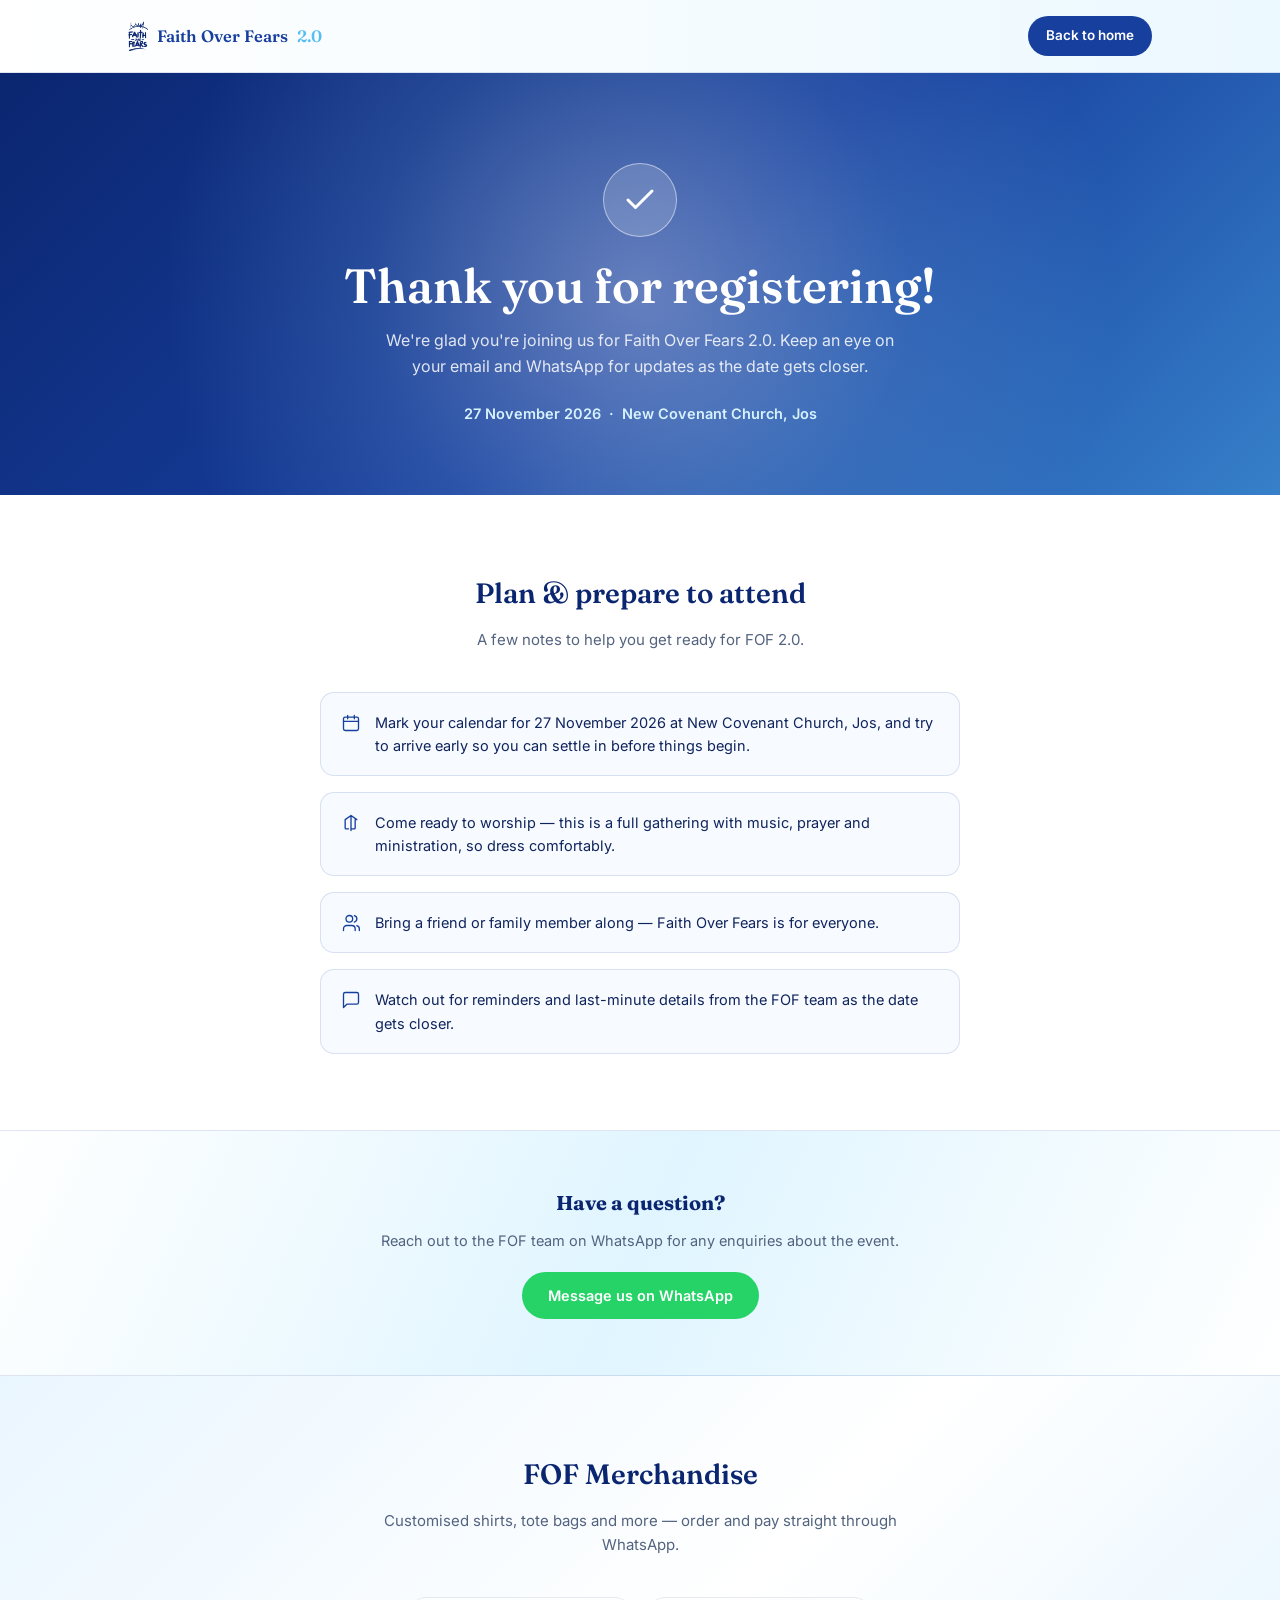
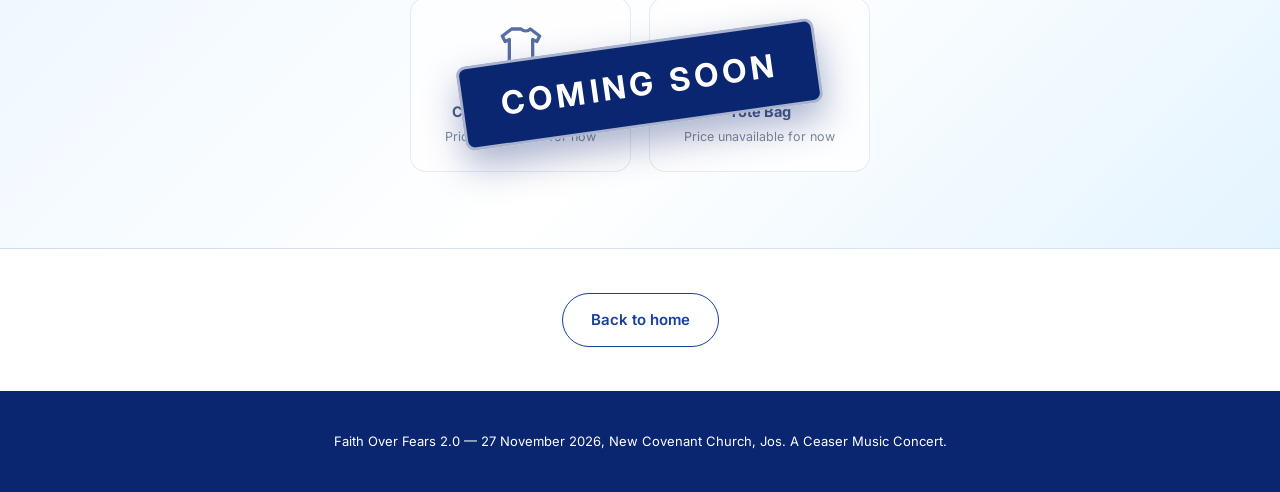
==== thank-you.html @ 060cb360 "Replace post-registration modal with a dedicated thank-you page Registrants now land on thank-you.ht" ====
<!DOCTYPE html>
<html lang="en">
<head>
<meta charset="UTF-8">
<meta name="viewport" content="width=device-width, initial-scale=1">
<title>You're registered — Faith Over Fears 2.0</title>
<style>
@import url('https://fonts.googleapis.com/css2?family=Fraunces:ital,opsz,wght@0,9..144,400;0,9..144,500;0,9..144,600;0,9..144,700;1,9..144,500&family=Inter:wght@400;500;600;700&display=swap');

:root{
  --ink:#10245D;
  --royal:#173F9E;
  --royal-deep:#0B2670;
  --sky:#54BDF2;
  --paper:#F7FBFF;
  --paper-line: rgba(23,63,158,0.14);
  --mute: #53637F;
}

*{box-sizing:border-box;}
html{scroll-behavior:smooth;}
body{
  margin:0; padding:0; background:linear-gradient(180deg,#fff 0%,#eef9ff 48%,#fff 100%); color:var(--ink);
  font-family:'Inter',sans-serif; line-height:1.6;
}
h1,h2,h3,.display{font-family:'Fraunces',serif;}
a{color:inherit;}

/* ---------- nav ---------- */
.nav{
  position:sticky; top:0; z-index:20;
  background:linear-gradient(90deg,rgba(255,255,255,.97),rgba(235,248,255,.97)); backdrop-filter:blur(10px);
  border-bottom:1px solid var(--paper-line);
}
.nav-inner{
  max-width:1080px; margin:0 auto; padding:16px 28px;
  display:flex; align-items:center; justify-content:space-between;
}
.nav-brand{display:flex; align-items:center; gap:9px; font-family:'Fraunces',serif; font-weight:600; font-size:16.5px; color:var(--royal);}
.nav-logo{height:30px; width:auto; display:block;}
.nav-cta{
  background:var(--royal); color:#fff; font-weight:600; font-size:13.5px;
  padding:9px 18px; border-radius:999px; text-decoration:none;
}

.btn{
  display:inline-flex; align-items:center; gap:8px; border-radius:999px;
  padding:14px 28px; font-size:15px; font-weight:600; text-decoration:none; border:1.5px solid transparent;
}
.btn-gold{background:#fff; color:var(--royal-deep);}
.btn-ghost-light{border-color:rgba(255,255,255,0.62); color:#fff; background:rgba(255,255,255,0.08);}
.btn-outline{border-color:var(--royal); color:var(--royal); background:#fff;}
.btn-outline:hover{background:var(--royal); color:#fff;}

/* ---------- confirmation hero ---------- */
.confirm-hero{
  position:relative; overflow:hidden; background:linear-gradient(135deg, var(--royal-deep) 0%, var(--royal) 52%, var(--sky) 145%); color:#fff;
  padding:90px 28px 70px; text-align:center;
}
.confirm-glow{
  position:absolute; top:-260px; left:50%; transform:translateX(-50%);
  width:960px; height:960px; border-radius:50%;
  background:radial-gradient(circle, rgba(255,255,255,0.34) 0%, rgba(185,232,255,0.12) 40%, transparent 70%);
  pointer-events:none;
}
.confirm-content{position:relative; max-width:640px; margin:0 auto;}
.confirm-badge{
  width:74px; height:74px; margin:0 auto 22px; border-radius:50%; background:rgba(255,255,255,.16);
  display:flex; align-items:center; justify-content:center; border:1.5px solid rgba(255,255,255,.5);
}
.confirm-badge svg{width:36px; height:36px;}
.confirm-hero h1{font-size:clamp(30px,5.6vw,48px); font-weight:600; line-height:1.12; margin:0 0 16px;}
.confirm-hero p.sub{font-size:16px; color:rgba(255,255,255,0.85); max-width:520px; margin:0 auto 22px; line-height:1.6;}
.confirm-meta{font-size:14.5px; color:#D7F2FF; font-weight:600;}

/* ---------- sections ---------- */
.section-head{max-width:580px; margin:0 auto 40px; text-align:center;}
.section-head h2{font-size:28px; font-weight:600; margin:0 0 12px; color:var(--royal-deep);}
.section-head p{color:var(--mute); font-size:15px; margin:0;}

.prepare{padding:76px 28px; border-bottom:1px solid var(--paper-line); background:#fff;}
.prepare-list{max-width:640px; margin:0 auto; list-style:none; padding:0; display:grid; gap:16px;}
.prepare-list li{
  display:flex; gap:14px; align-items:flex-start; padding:18px 20px; border:1.5px solid var(--paper-line);
  border-radius:14px; background:var(--paper); font-size:14.5px; color:var(--ink);
}
.prepare-list svg{flex:none; width:20px; height:20px; margin-top:2px; color:var(--royal);}

.contact{padding:56px 28px; text-align:center; border-bottom:1px solid var(--paper-line); background:linear-gradient(115deg,#fff 0%,#e0f5ff 50%,#fff 100%);}
.contact h3{margin:0 0 10px; font-size:20px; color:var(--royal-deep);}
.contact p{margin:0 0 20px; color:var(--mute); font-size:14.5px;}
.contact-link{
  display:inline-flex; align-items:center; gap:8px; background:#25D366; color:#fff;
  font-weight:600; font-size:14.5px; padding:12px 26px; border-radius:999px; text-decoration:none;
}

/* ---------- whatsapp volunteer block ---------- */
.volunteer-join{display:none; padding:76px 28px; text-align:center; border-bottom:1px solid var(--paper-line); background:linear-gradient(135deg, var(--royal-deep), var(--royal), var(--sky)); color:#fff;}
.volunteer-join.is-visible{display:block;}
.volunteer-join-inner{max-width:520px; margin:0 auto;}
.volunteer-join h2{font-size:26px; margin:0 0 14px;}
.volunteer-join p{color:rgba(255,255,255,0.82); font-size:15px; margin:0 0 28px; line-height:1.6;}
.after-qr{background:#fff; border-radius:16px; padding:20px; display:inline-block; margin-bottom:22px;}
.after-qr img{width:180px; height:180px; display:block;}
.after-link{
  display:inline-flex; align-items:center; gap:8px; background:#25D366; color:#fff;
  font-weight:600; font-size:14.5px; padding:12px 26px; border-radius:999px; text-decoration:none;
}

/* ---------- merchandise ---------- */
.merch{padding:76px 28px; border-bottom:1px solid var(--paper-line); background:linear-gradient(135deg,#eaf6ff 0%,#fff 55%,#e4f4ff 100%);}
.merch-wrap{position:relative; max-width:900px; margin:0 auto;}
.merch-grid{
  display:grid; grid-template-columns:repeat(auto-fit,minmax(150px,1fr)); gap:18px; max-width:460px; margin:0 auto;
  filter:grayscale(.25); opacity:.75;
}
.merch-card{background:#fff; border:1.5px solid var(--paper-line); border-radius:16px; padding:24px 16px; text-align:center; display:block; text-decoration:none;}
.merch-icon{width:56px; height:56px; margin:0 auto 14px; color:var(--royal);}
.merch-card h4{margin:0 0 4px; font-size:14.5px; color:var(--royal-deep);}
.merch-card p{margin:0; font-size:12.5px; color:var(--mute);}
.merch-ribbon{position:absolute; inset:0; display:flex; align-items:center; justify-content:center; pointer-events:none; z-index:5;}
.merch-ribbon span{
  transform:rotate(-8deg); background:var(--royal-deep); color:#fff; font-weight:700; letter-spacing:.14em;
  font-size:clamp(18px,4vw,32px); padding:14px 38px; border-radius:10px; text-transform:uppercase;
  box-shadow:0 16px 36px rgba(11,38,112,.35); border:3px solid rgba(255,255,255,.65); text-align:center;
}

.back-home{padding:44px 28px; text-align:center; background:#fff;}

/* ---------- footer ---------- */
footer{ padding:40px 28px; text-align:center; color:#fff; font-size:13px; background:var(--royal-deep); }
</style>
</head>
<body>

<nav class="nav">
  <div class="nav-inner">
    <div class="nav-brand"><img class="nav-logo" src="fof-logo-royal.png" alt="">Faith Over Fears <span style="color:var(--sky);">2.0</span></div>
    <a href="Faith_Over_Fears_Landing_Page.html" class="nav-cta">Back to home</a>
  </div>
</nav>

<section class="confirm-hero">
  <div class="confirm-glow"></div>
  <div class="confirm-content">
    <div class="confirm-badge">
      <svg viewBox="0 0 24 24" fill="none" stroke="#fff" stroke-width="2" stroke-linecap="round" stroke-linejoin="round"><path d="M20 6 9 17l-5-5"/></svg>
    </div>
    <h1 id="confirm-heading">Thank you for registering!</h1>
    <p class="sub" id="confirm-sub">We're glad you're joining us for Faith Over Fears 2.0. Keep an eye on your email and WhatsApp for updates as the date gets closer.</p>
    <div class="confirm-meta">27 November 2026 &nbsp;·&nbsp; New Covenant Church, Jos</div>
  </div>
</section>

<section class="volunteer-join" id="volunteer-join">
  <div class="volunteer-join-inner">
    <h2>Welcome to the team!</h2>
    <p>Scan the code or tap below to join the FOF 2.0 volunteer WhatsApp group — that's where all the coordination happens from here.</p>
    <div class="after-qr">
      <img src="[data-uri]" alt="Scan to join the WhatsApp volunteer group">
    </div>
    <div>
      <a href="https://chat.whatsapp.com/DGNwFDpcz21A7T6hBuxInj?s=cl&amp;p=i&amp;mlu=4&amp;ilr=4" class="after-link">Join the WhatsApp group</a>
    </div>
  </div>
</section>

<section class="prepare">
  <div class="section-head">
    <h2>Plan &amp; prepare to attend</h2>
    <p>A few notes to help you get ready for FOF 2.0.</p>
  </div>
  <ul class="prepare-list">
    <li><svg viewBox="0 0 24 24" fill="none" stroke="currentColor" stroke-width="1.6" stroke-linecap="round" stroke-linejoin="round"><rect x="3" y="5" width="18" height="16" rx="2"/><path d="M16 3v4M8 3v4M3 10h18"/></svg>Mark your calendar for 27 November 2026 at New Covenant Church, Jos, and try to arrive early so you can settle in before things begin.</li>
    <li><svg viewBox="0 0 24 24" fill="none" stroke="currentColor" stroke-width="1.6" stroke-linecap="round" stroke-linejoin="round"><path d="M12 3v18M5 8l7-5 7 5M5 8v10a1 1 0 0 0 1 1h3m8-11v10a1 1 0 0 1-1 1h-3"/></svg>Come ready to worship — this is a full gathering with music, prayer and ministration, so dress comfortably.</li>
    <li><svg viewBox="0 0 24 24" fill="none" stroke="currentColor" stroke-width="1.6" stroke-linecap="round" stroke-linejoin="round"><path d="M17 21v-2a4 4 0 0 0-4-4H7a4 4 0 0 0-4 4v2"/><circle cx="10" cy="7" r="4"/><path d="M22 21v-2a4 4 0 0 0-3-3.87M16 3.13a4 4 0 0 1 0 7.75"/></svg>Bring a friend or family member along — Faith Over Fears is for everyone.</li>
    <li><svg viewBox="0 0 24 24" fill="none" stroke="currentColor" stroke-width="1.6" stroke-linecap="round" stroke-linejoin="round"><path d="M21 15a2 2 0 0 1-2 2H7l-4 4V5a2 2 0 0 1 2-2h14a2 2 0 0 1 2 2z"/></svg>Watch out for reminders and last-minute details from the FOF team as the date gets closer.</li>
  </ul>
</section>

<section class="contact">
  <h3>Have a question?</h3>
  <p>Reach out to the FOF team on WhatsApp for any enquiries about the event.</p>
  <a class="contact-link" href="https://wa.me/2348038577654?text=Hi!%20I%20have%20a%20question%20about%20FOF%202.0" target="_blank" rel="noopener">Message us on WhatsApp</a>
</section>

<section class="merch">
  <div class="section-head">
    <h2>FOF Merchandise</h2>
    <p>Customised shirts, tote bags and more — order and pay straight through WhatsApp.</p>
  </div>
  <div class="merch-wrap">
    <div class="merch-grid">
      <a class="merch-card" href="https://wa.me/2348038577654?text=Hi!%20I%27d%20like%20to%20order%3A%20Customised%20T-shirt" target="_blank" rel="noopener">
        <svg class="merch-icon" viewBox="0 0 24 24" fill="none" stroke="currentColor" stroke-width="1.4" stroke-linecap="round" stroke-linejoin="round"><path d="M8 3 4 6l1.2 2.4L7 7.5V20a1 1 0 0 0 1 1h8a1 1 0 0 0 1-1V7.5l1.8.9L20 6l-4-3a3 3 0 0 1-4 0Z"/></svg>
        <h4>Customised T-Shirt</h4>
        <p>Price unavailable for now</p>
      </a>
      <a class="merch-card" href="https://wa.me/2348038577654?text=Hi!%20I%27d%20like%20to%20order%3A%20Tote%20bag" target="_blank" rel="noopener">
        <svg class="merch-icon" viewBox="0 0 24 24" fill="none" stroke="currentColor" stroke-width="1.4" stroke-linecap="round" stroke-linejoin="round"><path d="M8.5 8V6.5a3.5 3.5 0 0 1 7 0V8"/><path d="M5 8h14l-1.3 11.5a1 1 0 0 1-1 .5H7.3a1 1 0 0 1-1-.5L5 8Z"/><path d="M5 8h14"/></svg>
        <h4>Tote Bag</h4>
        <p>Price unavailable for now</p>
      </a>
    </div>
    <div class="merch-ribbon"><span>Coming Soon</span></div>
  </div>
</section>

<div class="back-home">
  <a class="btn btn-outline" href="Faith_Over_Fears_Landing_Page.html">Back to home</a>
</div>

<footer>
  Faith Over Fears 2.0 — 27 November 2026, New Covenant Church, Jos. A Ceaser Music Concert.
</footer>

<script>
  (function () {
    var params = new URLSearchParams(window.location.search);
    var isVolunteer = params.get('type') === 'volunteer';
    if (isVolunteer) {
      document.getElementById('confirm-heading').textContent = "You're signed up to volunteer!";
      document.getElementById('confirm-sub').textContent = "Thank you for offering to serve at Faith Over Fears 2.0. Join the volunteer WhatsApp group below so you don't miss any coordination updates.";
      document.getElementById('volunteer-join').classList.add('is-visible');
    }
  })();
</script>

</body>
</html>
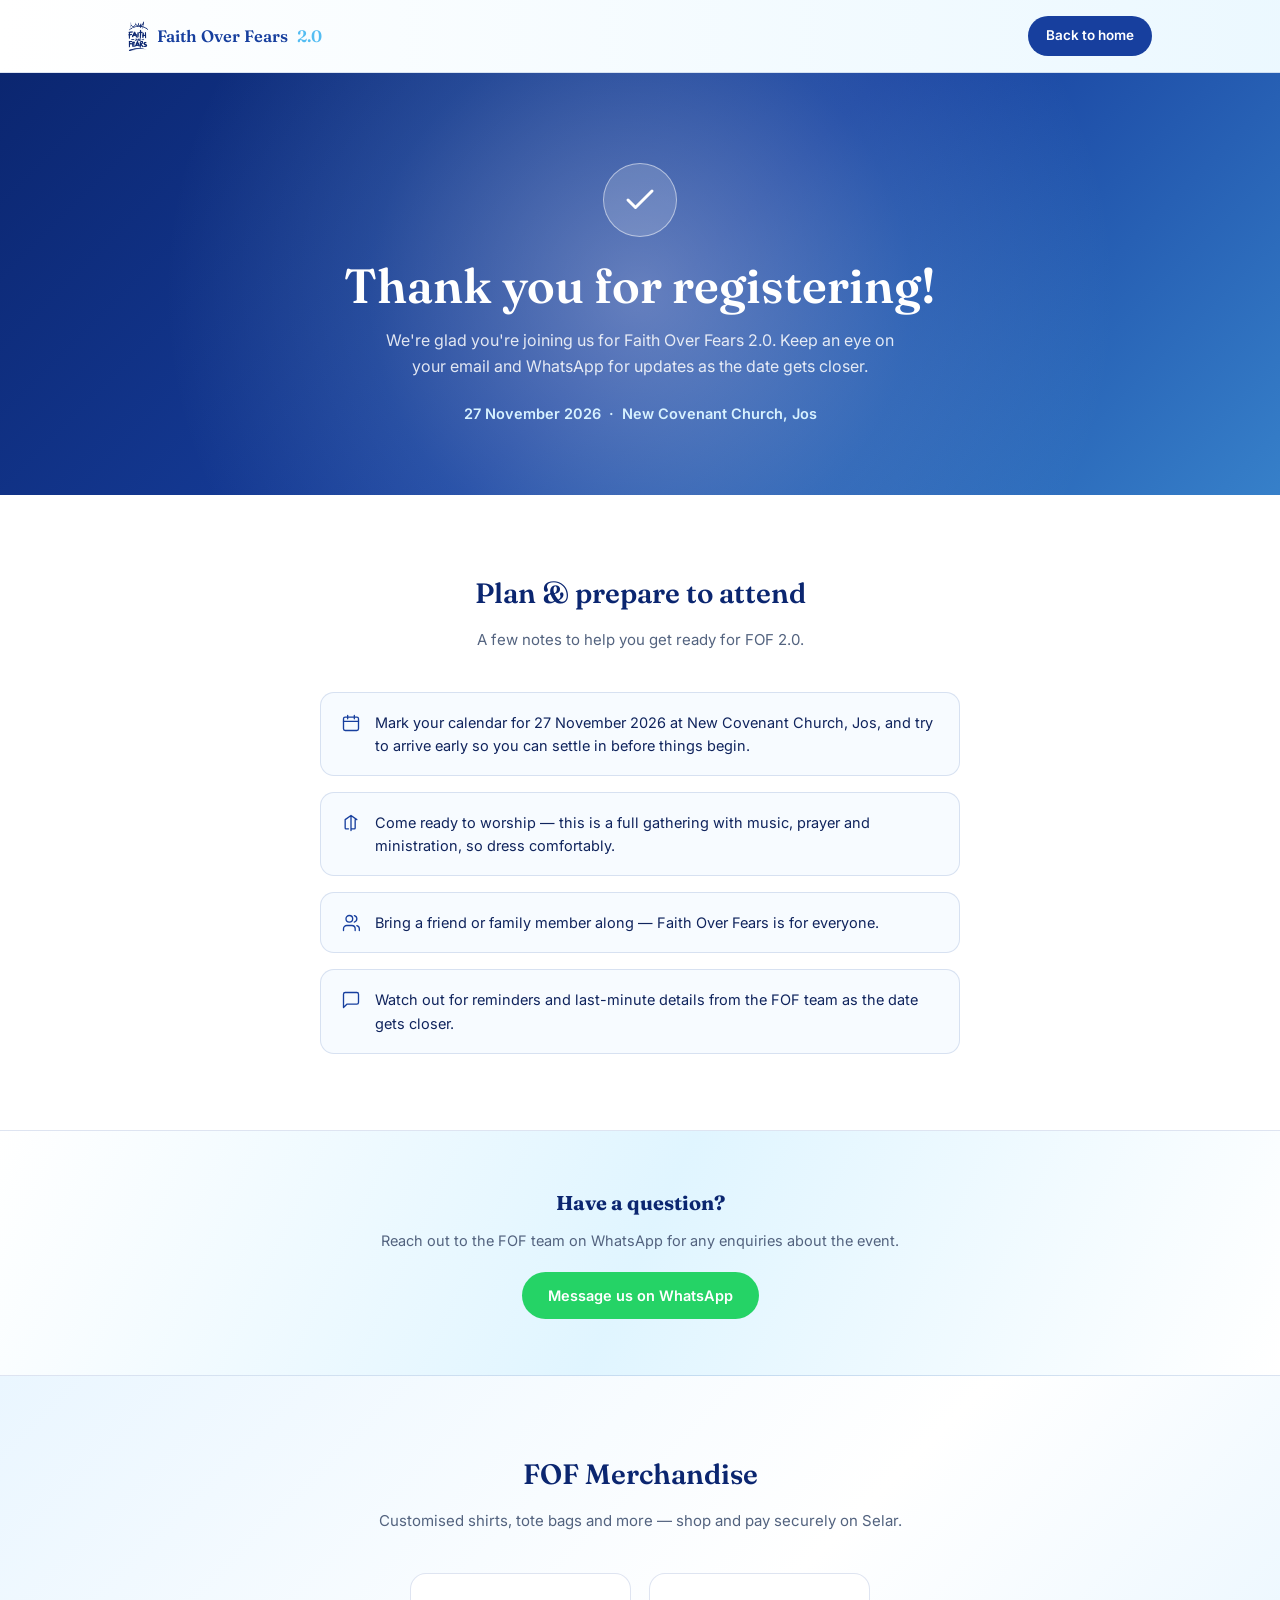
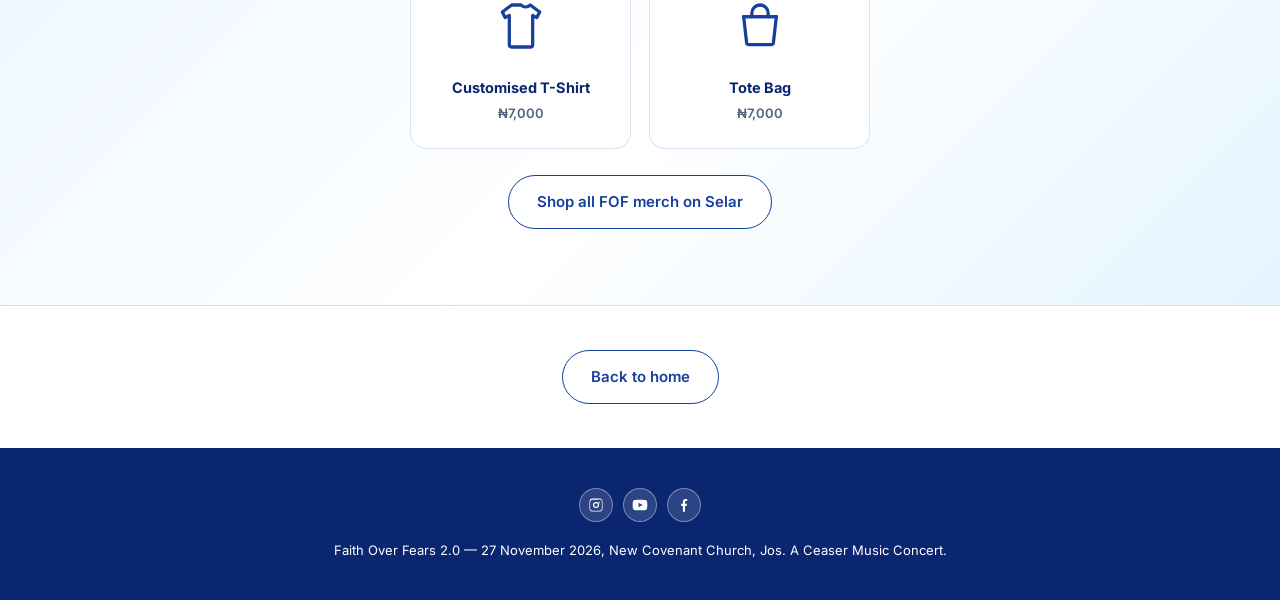
==== commit d954e5d6: "Switch merch ordering to Selar store, add FOF social links Merch cards on both the landing page and " ====
--- a/thank-you.html
+++ b/thank-you.html
@@ -111,19 +111,27 @@
 .merch{padding:76px 28px; border-bottom:1px solid var(--paper-line); background:linear-gradient(135deg,#eaf6ff 0%,#fff 55%,#e4f4ff 100%);}
 .merch-wrap{position:relative; max-width:900px; margin:0 auto;}
 .merch-grid{
-  display:grid; grid-template-columns:repeat(auto-fit,minmax(150px,1fr)); gap:18px; max-width:460px; margin:0 auto;
-  filter:grayscale(.25); opacity:.75;
-}
-.merch-card{background:#fff; border:1.5px solid var(--paper-line); border-radius:16px; padding:24px 16px; text-align:center; display:block; text-decoration:none;}
+  display:grid; grid-template-columns:repeat(auto-fit,minmax(150px,1fr)); gap:18px; max-width:460px; margin:0 auto 26px;
+}
+.merch-card{
+  background:#fff; border:1.5px solid var(--paper-line); border-radius:16px; padding:24px 16px; text-align:center;
+  display:block; text-decoration:none; transition:border-color .15s ease, box-shadow .15s ease;
+}
+.merch-card:hover,.merch-card:focus{border-color:var(--sky); box-shadow:0 10px 26px rgba(23,63,158,.14); outline:none;}
 .merch-icon{width:56px; height:56px; margin:0 auto 14px; color:var(--royal);}
 .merch-card h4{margin:0 0 4px; font-size:14.5px; color:var(--royal-deep);}
-.merch-card p{margin:0; font-size:12.5px; color:var(--mute);}
-.merch-ribbon{position:absolute; inset:0; display:flex; align-items:center; justify-content:center; pointer-events:none; z-index:5;}
-.merch-ribbon span{
-  transform:rotate(-8deg); background:var(--royal-deep); color:#fff; font-weight:700; letter-spacing:.14em;
-  font-size:clamp(18px,4vw,32px); padding:14px 38px; border-radius:10px; text-transform:uppercase;
-  box-shadow:0 16px 36px rgba(11,38,112,.35); border:3px solid rgba(255,255,255,.65); text-align:center;
-}
+.merch-card p{margin:0; font-size:13px; color:var(--mute); font-weight:600;}
+.merch-more{text-align:center;}
+
+/* ---------- social links ---------- */
+.social-row{display:flex; gap:10px; align-items:center; justify-content:center;}
+.social-btn{
+  width:34px; height:34px; border-radius:50%; display:flex; align-items:center; justify-content:center;
+  background:rgba(255,255,255,.14); border:1px solid rgba(255,255,255,.38); transition:transform .15s ease, background .15s ease;
+}
+.social-btn svg{width:16px; height:16px; fill:#fff;}
+.social-btn:hover{transform:translateY(-2px); background:rgba(255,255,255,.26);}
+.footer-social{margin-bottom:18px;}
 
 .back-home{padding:44px 28px; text-align:center; background:#fff;}
 
@@ -187,22 +195,24 @@
 <section class="merch">
   <div class="section-head">
     <h2>FOF Merchandise</h2>
-    <p>Customised shirts, tote bags and more — order and pay straight through WhatsApp.</p>
+    <p>Customised shirts, tote bags and more — shop and pay securely on Selar.</p>
   </div>
   <div class="merch-wrap">
     <div class="merch-grid">
-      <a class="merch-card" href="https://wa.me/2348038577654?text=Hi!%20I%27d%20like%20to%20order%3A%20Customised%20T-shirt" target="_blank" rel="noopener">
+      <a class="merch-card" href="https://selar.com/m/ceasermusic" target="_blank" rel="noopener">
         <svg class="merch-icon" viewBox="0 0 24 24" fill="none" stroke="currentColor" stroke-width="1.4" stroke-linecap="round" stroke-linejoin="round"><path d="M8 3 4 6l1.2 2.4L7 7.5V20a1 1 0 0 0 1 1h8a1 1 0 0 0 1-1V7.5l1.8.9L20 6l-4-3a3 3 0 0 1-4 0Z"/></svg>
         <h4>Customised T-Shirt</h4>
-        <p>Price unavailable for now</p>
+        <p>&#8358;7,000</p>
       </a>
-      <a class="merch-card" href="https://wa.me/2348038577654?text=Hi!%20I%27d%20like%20to%20order%3A%20Tote%20bag" target="_blank" rel="noopener">
+      <a class="merch-card" href="https://selar.com/m/ceasermusic" target="_blank" rel="noopener">
         <svg class="merch-icon" viewBox="0 0 24 24" fill="none" stroke="currentColor" stroke-width="1.4" stroke-linecap="round" stroke-linejoin="round"><path d="M8.5 8V6.5a3.5 3.5 0 0 1 7 0V8"/><path d="M5 8h14l-1.3 11.5a1 1 0 0 1-1 .5H7.3a1 1 0 0 1-1-.5L5 8Z"/><path d="M5 8h14"/></svg>
         <h4>Tote Bag</h4>
-        <p>Price unavailable for now</p>
+        <p>&#8358;7,000</p>
       </a>
     </div>
-    <div class="merch-ribbon"><span>Coming Soon</span></div>
+    <div class="merch-more">
+      <a class="btn btn-outline" href="https://selar.com/m/ceasermusic" target="_blank" rel="noopener">Shop all FOF merch on Selar</a>
+    </div>
   </div>
 </section>
 
@@ -211,6 +221,11 @@
 </div>
 
 <footer>
+  <div class="social-row footer-social">
+    <a class="social-btn" href="https://www.instagram.com/thefaith.overfears?stkn=MWJqdHRoZ3BwbzV0cA%3D%3D&amp;utm_source=qr" target="_blank" rel="noopener" aria-label="Instagram"><svg viewBox="0 0 24 24"><path d="M12 2.2c3.2 0 3.58.01 4.85.07 1.17.05 1.8.25 2.23.41.56.22.96.48 1.38.9.42.42.68.82.9 1.38.16.42.36 1.06.41 2.23.06 1.27.07 1.65.07 4.85s-.01 3.58-.07 4.85c-.05 1.17-.25 1.8-.41 2.23-.22.56-.48.96-.9 1.38-.42.42-.82.68-1.38.9-.42.16-1.06.36-2.23.41-1.27.06-1.65.07-4.85.07s-3.58-.01-4.85-.07c-1.17-.05-1.8-.25-2.23-.41a3.7 3.7 0 0 1-1.38-.9 3.7 3.7 0 0 1-.9-1.38c-.16-.42-.36-1.06-.41-2.23C2.2 15.58 2.2 15.2 2.2 12s.01-3.58.07-4.85c.05-1.17.25-1.8.41-2.23.22-.56.48-.96.9-1.38.42-.42.82-.68 1.38-.9.42-.16 1.06-.36 2.23-.41C8.42 2.2 8.8 2.2 12 2.2Zm0 1.8c-3.15 0-3.5.01-4.73.07-.96.04-1.48.2-1.82.34-.46.18-.78.39-1.13.73-.34.35-.55.67-.73 1.13-.14.34-.3.86-.34 1.82C3.2 8.5 3.2 8.85 3.2 12s.01 3.5.05 4.73c.04.96.2 1.48.34 1.82.18.46.39.78.73 1.13.35.34.67.55 1.13.73.34.14.86.3 1.82.34 1.23.06 1.58.07 4.73.07s3.5-.01 4.73-.07c.96-.04 1.48-.2 1.82-.34.46-.18.78-.39 1.13-.73.34-.35.55-.67.73-1.13.14-.34.3-.86.34-1.82.06-1.23.07-1.58.07-4.73s-.01-3.5-.07-4.73c-.04-.96-.2-1.48-.34-1.82a3.03 3.03 0 0 0-.73-1.13 3.03 3.03 0 0 0-1.13-.73c-.34-.14-.86-.3-1.82-.34C15.5 4.01 15.15 4 12 4Zm0 3.4a4.6 4.6 0 1 1 0 9.2 4.6 4.6 0 0 1 0-9.2Zm0 1.8a2.8 2.8 0 1 0 0 5.6 2.8 2.8 0 0 0 0-5.6Zm4.8-2a1.08 1.08 0 1 1 0 2.16 1.08 1.08 0 0 1 0-2.16Z"/></svg></a>
+    <a class="social-btn" href="https://youtube.com/@theceasermusic?si=zDJm92qPQf6TQAQM" target="_blank" rel="noopener" aria-label="YouTube"><svg viewBox="0 0 24 24"><path d="M23 12s0-3.6-.46-5.33a2.9 2.9 0 0 0-2.04-2.05C18.8 4.15 12 4.15 12 4.15s-6.8 0-8.5.47A2.9 2.9 0 0 0 1.46 6.67C1 8.4 1 12 1 12s0 3.6.46 5.33a2.9 2.9 0 0 0 2.04 2.05c1.7.47 8.5.47 8.5.47s6.8 0 8.5-.47a2.9 2.9 0 0 0 2.04-2.05C23 15.6 23 12 23 12ZM9.75 15.5v-7l6 3.5-6 3.5Z"/></svg></a>
+    <a class="social-btn" href="https://www.facebook.com/share/1EvDCvng3Y/?mibextid=wwXIfr" target="_blank" rel="noopener" aria-label="Facebook"><svg viewBox="0 0 24 24"><path d="M13.5 22v-8.5H16l.5-3.5h-3V7.8c0-1 .3-1.7 1.7-1.7H16.7V3c-.3 0-1.3-.1-2.4-.1-2.4 0-4 1.4-4 4.1V10H7.8v3.5h2.5V22h3.2Z"/></svg></a>
+  </div>
   Faith Over Fears 2.0 — 27 November 2026, New Covenant Church, Jos. A Ceaser Music Concert.
 </footer>
 
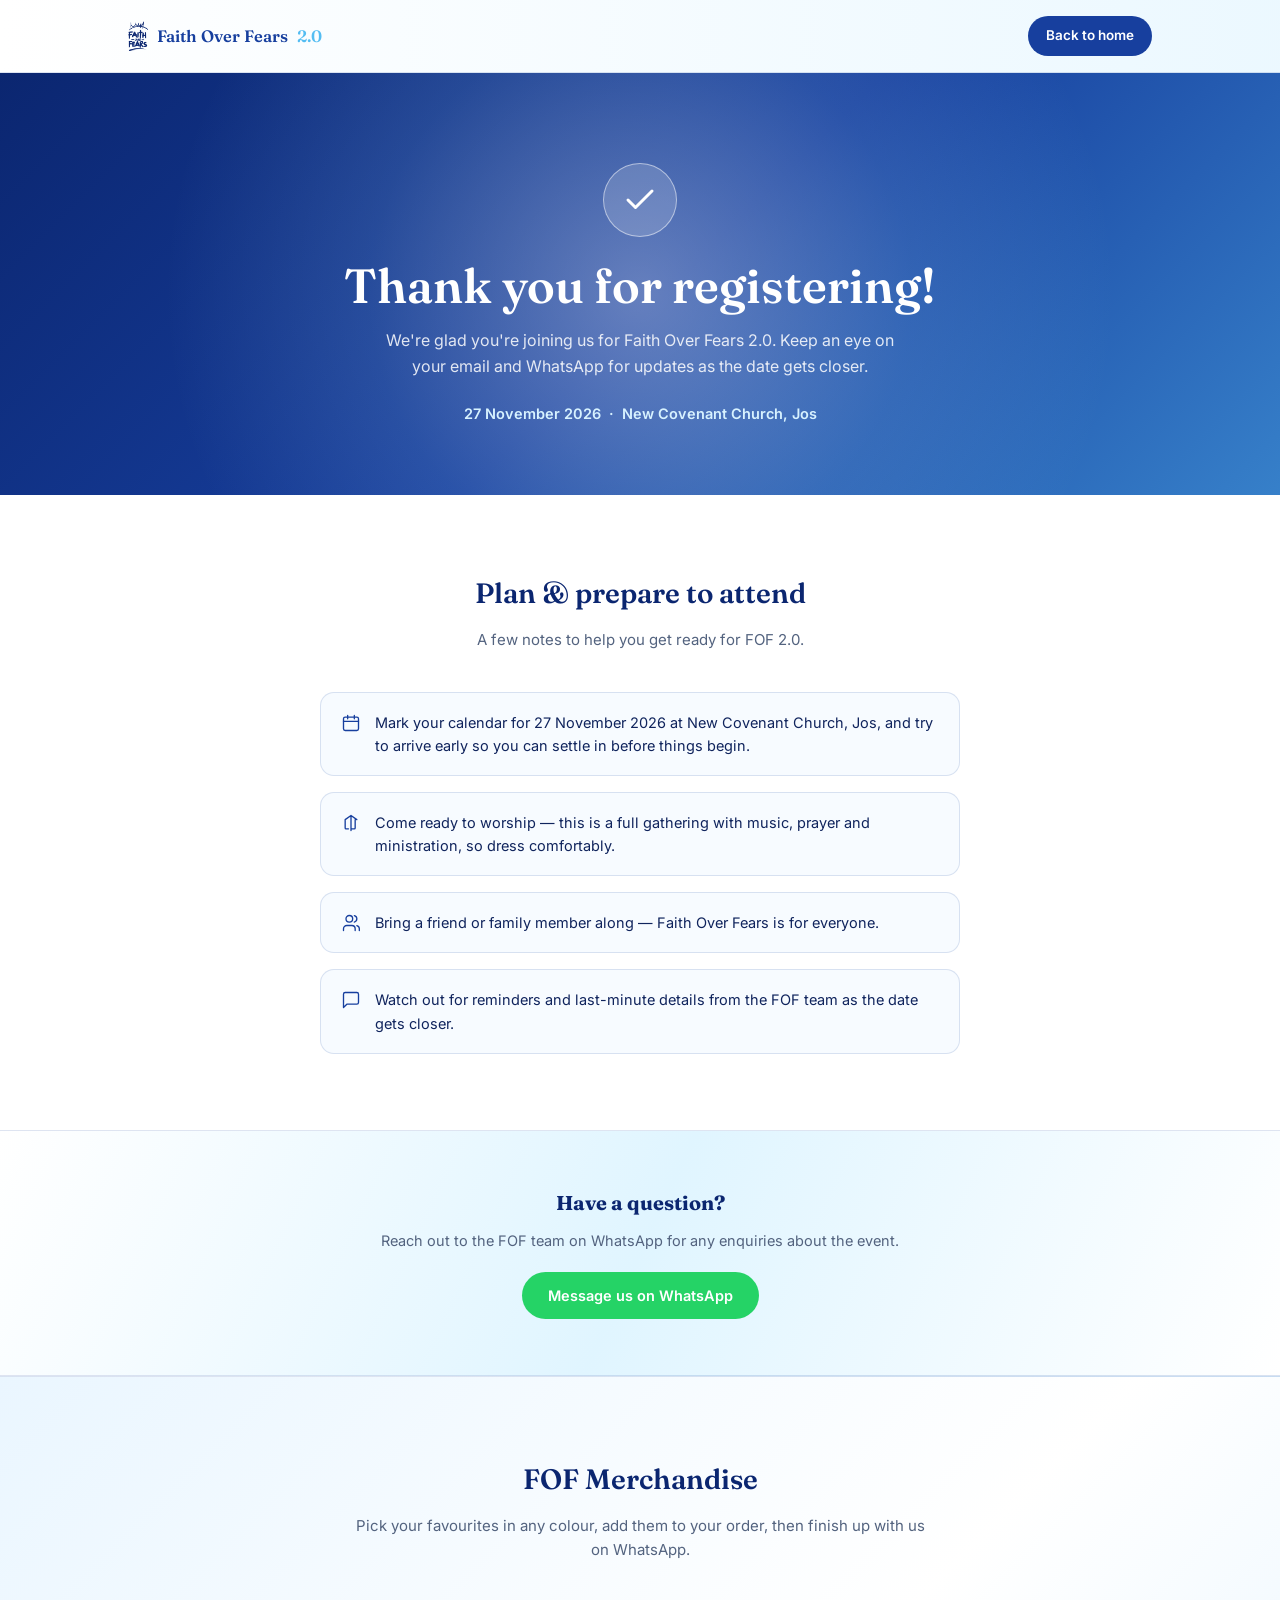
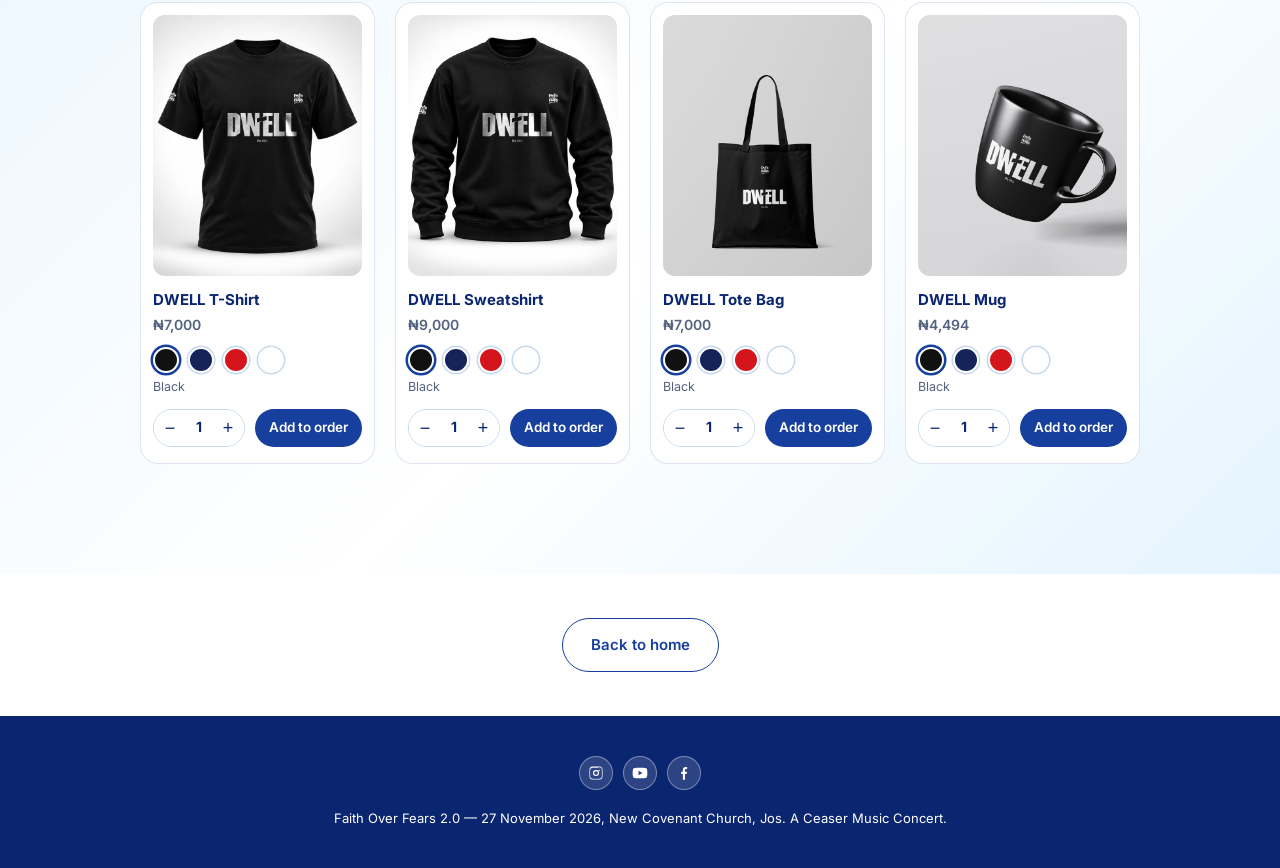
==== commit 6d031a3c: "Rebuild merch section with real photos and WhatsApp order flow Replaces the icon placeholders and Se" ====
--- a/thank-you.html
+++ b/thank-you.html
@@ -107,22 +107,6 @@
   font-weight:600; font-size:14.5px; padding:12px 26px; border-radius:999px; text-decoration:none;
 }
 
-/* ---------- merchandise ---------- */
-.merch{padding:76px 28px; border-bottom:1px solid var(--paper-line); background:linear-gradient(135deg,#eaf6ff 0%,#fff 55%,#e4f4ff 100%);}
-.merch-wrap{position:relative; max-width:900px; margin:0 auto;}
-.merch-grid{
-  display:grid; grid-template-columns:repeat(auto-fit,minmax(150px,1fr)); gap:18px; max-width:460px; margin:0 auto 26px;
-}
-.merch-card{
-  background:#fff; border:1.5px solid var(--paper-line); border-radius:16px; padding:24px 16px; text-align:center;
-  display:block; text-decoration:none; transition:border-color .15s ease, box-shadow .15s ease;
-}
-.merch-card:hover,.merch-card:focus{border-color:var(--sky); box-shadow:0 10px 26px rgba(23,63,158,.14); outline:none;}
-.merch-icon{width:56px; height:56px; margin:0 auto 14px; color:var(--royal);}
-.merch-card h4{margin:0 0 4px; font-size:14.5px; color:var(--royal-deep);}
-.merch-card p{margin:0; font-size:13px; color:var(--mute); font-weight:600;}
-.merch-more{text-align:center;}
-
 /* ---------- social links ---------- */
 .social-row{display:flex; gap:10px; align-items:center; justify-content:center;}
 .social-btn{
@@ -138,6 +122,7 @@
 /* ---------- footer ---------- */
 footer{ padding:40px 28px; text-align:center; color:#fff; font-size:13px; background:var(--royal-deep); }
 </style>
+<link rel="stylesheet" href="merch.css">
 </head>
 <body>
 
@@ -192,28 +177,12 @@
   <a class="contact-link" href="https://wa.me/2348038577654?text=Hi!%20I%20have%20a%20question%20about%20FOF%202.0" target="_blank" rel="noopener">Message us on WhatsApp</a>
 </section>
 
-<section class="merch">
+<section class="merch" id="merch">
   <div class="section-head">
     <h2>FOF Merchandise</h2>
-    <p>Customised shirts, tote bags and more — shop and pay securely on Selar.</p>
-  </div>
-  <div class="merch-wrap">
-    <div class="merch-grid">
-      <a class="merch-card" href="https://selar.com/m/ceasermusic" target="_blank" rel="noopener">
-        <svg class="merch-icon" viewBox="0 0 24 24" fill="none" stroke="currentColor" stroke-width="1.4" stroke-linecap="round" stroke-linejoin="round"><path d="M8 3 4 6l1.2 2.4L7 7.5V20a1 1 0 0 0 1 1h8a1 1 0 0 0 1-1V7.5l1.8.9L20 6l-4-3a3 3 0 0 1-4 0Z"/></svg>
-        <h4>Customised T-Shirt</h4>
-        <p>&#8358;7,000</p>
-      </a>
-      <a class="merch-card" href="https://selar.com/m/ceasermusic" target="_blank" rel="noopener">
-        <svg class="merch-icon" viewBox="0 0 24 24" fill="none" stroke="currentColor" stroke-width="1.4" stroke-linecap="round" stroke-linejoin="round"><path d="M8.5 8V6.5a3.5 3.5 0 0 1 7 0V8"/><path d="M5 8h14l-1.3 11.5a1 1 0 0 1-1 .5H7.3a1 1 0 0 1-1-.5L5 8Z"/><path d="M5 8h14"/></svg>
-        <h4>Tote Bag</h4>
-        <p>&#8358;7,000</p>
-      </a>
-    </div>
-    <div class="merch-more">
-      <a class="btn btn-outline" href="https://selar.com/m/ceasermusic" target="_blank" rel="noopener">Shop all FOF merch on Selar</a>
-    </div>
-  </div>
+    <p>Pick your favourites in any colour, add them to your order, then finish up with us on WhatsApp.</p>
+  </div>
+  <div id="merch-root" class="merch-root"></div>
 </section>
 
 <div class="back-home">
@@ -241,5 +210,6 @@
   })();
 </script>
 
+<script src="merch.js"></script>
 </body>
 </html>
--- a/merch.css
+++ b/merch.css
@@ -0,0 +1,76 @@
+/* ---------- merchandise ---------- */
+.merch{padding:80px 28px 110px; border-top:1px solid var(--paper-line); background:linear-gradient(135deg,#eaf6ff 0%,#fff 55%,#e4f4ff 100%);}
+.merch-root{max-width:1000px; margin:0 auto;}
+.merch-grid{display:grid; grid-template-columns:repeat(auto-fit,minmax(210px,1fr)); gap:20px;}
+.merch-card{
+  background:#fff; border:1.5px solid var(--paper-line); border-radius:18px; padding:12px 12px 16px;
+  display:flex; flex-direction:column; transition:box-shadow .15s ease, border-color .15s ease;
+}
+.merch-card:hover{border-color:var(--sky); box-shadow:0 12px 30px rgba(23,63,158,.12);}
+.merch-photo{aspect-ratio:4/5; border-radius:12px; overflow:hidden; background:#eef1f6; margin-bottom:12px;}
+.merch-photo img{width:100%; height:100%; object-fit:cover; display:block;}
+.merch-card h4{margin:0 0 2px; font-family:'Inter',sans-serif; font-size:15px; font-weight:700; color:var(--royal-deep);}
+.merch-price{margin:0 0 10px; font-size:14px; font-weight:600; color:var(--mute);}
+.merch-swatches{display:flex; gap:9px; margin-bottom:4px;}
+.swatch{
+  width:26px; height:26px; border-radius:50%; border:2px solid #fff; box-shadow:0 0 0 1.5px #c8d9ed;
+  cursor:pointer; padding:0; transition:box-shadow .12s ease, transform .12s ease;
+}
+.swatch:hover{transform:scale(1.08);}
+.swatch[aria-checked="true"]{box-shadow:0 0 0 2.5px var(--royal);}
+.merch-colorname{font-size:12.5px; color:var(--mute); margin-bottom:12px; min-height:19px;}
+.merch-actions{display:flex; gap:10px; align-items:center; margin-top:auto;}
+.qty{display:flex; align-items:center; border:1.5px solid #c8d9ed; border-radius:999px; overflow:hidden;}
+.qty button{width:32px; height:36px; border:0; background:#fff; color:var(--royal-deep); font-size:18px; line-height:1; cursor:pointer;}
+.qty button:hover{background:#eef6ff;}
+.qty span{min-width:26px; text-align:center; font-size:14px; font-weight:700; color:var(--royal-deep);}
+.merch-add{
+  flex:1; height:38px; border:0; border-radius:999px; background:var(--royal); color:#fff;
+  font:inherit; font-size:13.5px; font-weight:600; cursor:pointer;
+}
+.merch-add:hover{background:var(--royal-deep);}
+.merch-add.is-added{background:#1f9d55;}
+
+.merch-order{
+  max-width:640px; margin:34px auto 0; padding:24px; background:#fff; border:1.5px solid var(--paper-line);
+  border-radius:18px; box-shadow:0 14px 36px rgba(23,63,158,.10);
+}
+.merch-order h3{margin:0 0 14px; font-size:20px; color:var(--royal-deep);}
+.merch-lines{list-style:none; margin:0 0 14px; padding:0;}
+.merch-lines li{display:flex; align-items:center; gap:12px; padding:10px 0; border-bottom:1px solid var(--paper-line); font-size:14px;}
+.merch-lines img{width:44px; height:55px; object-fit:cover; border-radius:8px; flex:none;}
+.merch-line-info{flex:1; min-width:0;}
+.merch-line-info strong{display:block; color:var(--royal-deep);}
+.merch-line-info span{color:var(--mute); font-size:13px;}
+.merch-line-total{font-weight:700; color:var(--royal-deep); white-space:nowrap;}
+.merch-remove{border:0; background:transparent; color:var(--mute); font-size:22px; line-height:1; cursor:pointer; padding:4px 6px;}
+.merch-remove:hover{color:#c0392b;}
+.merch-total{display:flex; justify-content:space-between; font-size:17px; font-weight:700; color:var(--royal-deep); margin-bottom:16px;}
+.merch-checkout{
+  display:flex; align-items:center; justify-content:center; gap:8px; width:100%; padding:14px 22px; border-radius:999px;
+  background:#25D366; color:#fff; font-weight:700; font-size:15px; text-decoration:none;
+}
+.merch-checkout:hover{background:#1ebe5b;}
+.merch-note{margin:12px 0 0; text-align:center; font-size:12.5px; color:var(--mute);}
+
+.merch-bar{
+  position:fixed; left:50%; bottom:16px; transform:translate(-50%,0); z-index:40; width:min(560px,calc(100% - 24px));
+  display:flex; align-items:center; gap:14px; padding:10px 10px 10px 20px; border-radius:999px;
+  background:var(--royal-deep); color:#fff; box-shadow:0 14px 36px rgba(4,18,68,.35);
+}
+.merch-bar[hidden]{display:none;}
+.merch-bar-info{flex:1; font-size:14px; font-weight:600; line-height:1.3;}
+.merch-bar-info small{display:block; font-weight:500; color:#D7F2FF; font-size:12px;}
+.merch-bar a{
+  background:#25D366; color:#fff; font-weight:700; font-size:14px; padding:11px 20px; border-radius:999px; text-decoration:none; white-space:nowrap;
+}
+@media (max-width:480px){
+  .merch{padding:64px 16px 110px;}
+  .merch-grid{grid-template-columns:repeat(2,1fr); gap:12px;}
+  .merch-card{padding:8px 8px 12px;}
+  .merch-card h4{font-size:13.5px;}
+  .merch-actions{flex-direction:column; align-items:stretch;}
+  .qty{justify-content:space-between;}
+  .qty button{flex:1;}
+  .merch-bar a{padding:11px 14px; font-size:13px;}
+}
